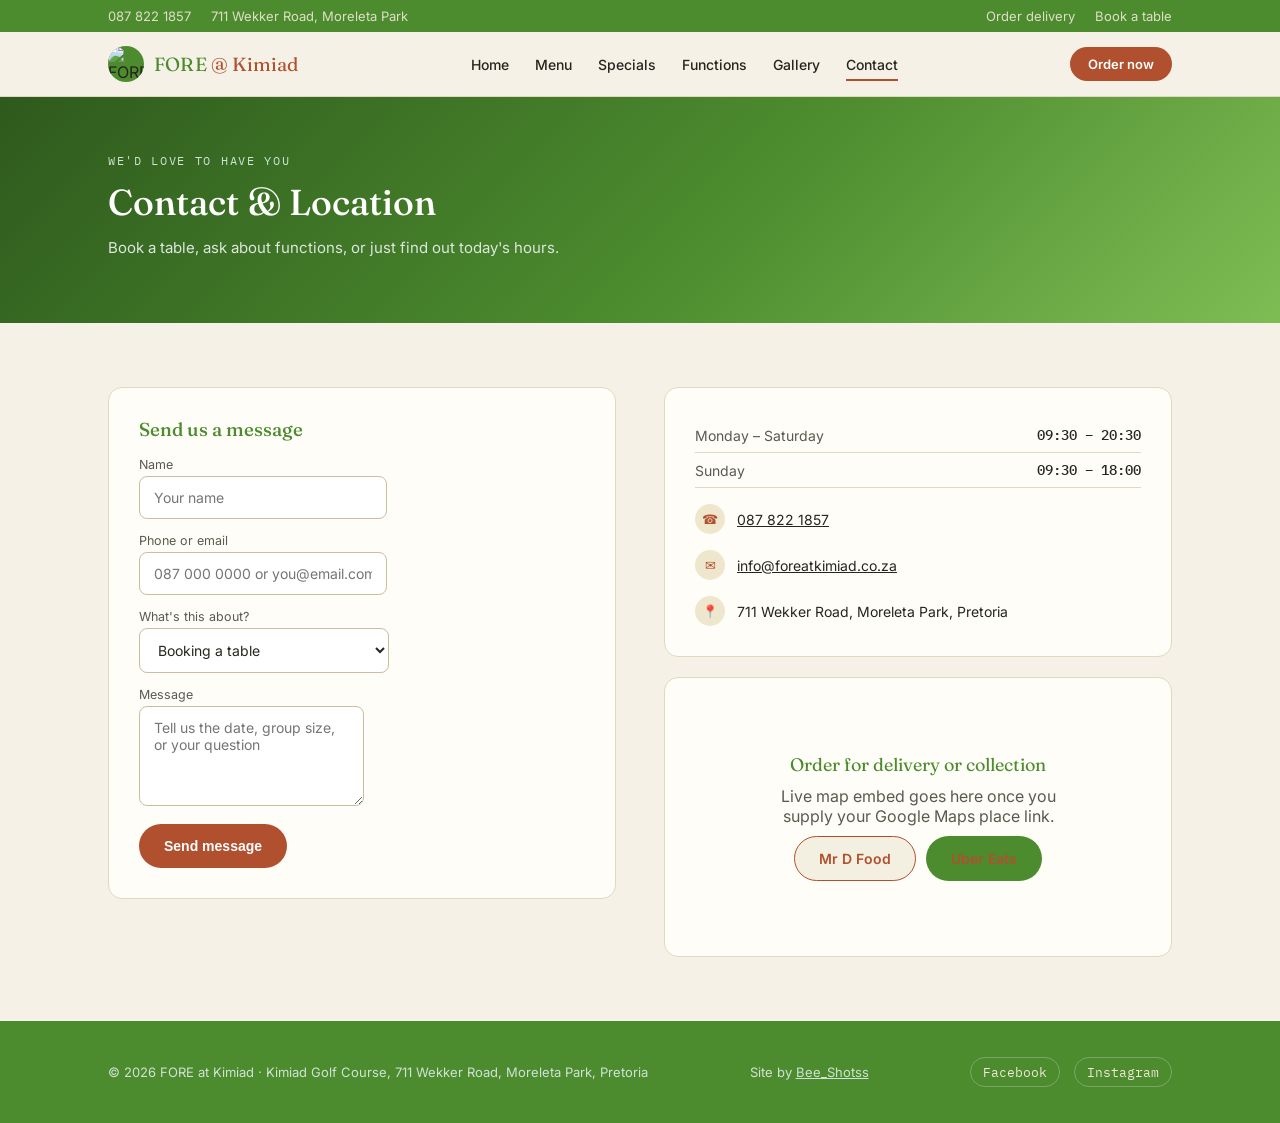
==== contact.html @ 16adecd0 "Initial commit" ====
<!DOCTYPE html>
<html lang="en">
<head>
<meta charset="UTF-8">
<meta name="viewport" content="width=device-width, initial-scale=1.0">
<title>Contact — FORE at Kimiad</title>
<meta name="description" content="Get in touch with FORE at Kimiad, Moreleta Park — hours, phone, email, and directions.">
<link rel="preconnect" href="https://fonts.googleapis.com">
<link rel="preconnect" href="https://fonts.gstatic.com" crossorigin>
<link href="https://fonts.googleapis.com/css2?family=Fraunces:ital,opsz,wght@0,9..144,400;0,9..144,500;0,9..144,600;1,9..144,500&family=Inter:wght@400;500;600&family=IBM+Plex+Mono:wght@400;500&display=swap" rel="stylesheet">
<link rel="stylesheet" href="style.css">
</head>
<body>

<div class="topbar">
  <div class="wrap">
    <div class="topbar-links">
      <a href="tel:0878221857">087 822 1857</a>
      <a href="https://www.google.com/maps/place/711+Wekker+Road,+Moreleta+Park">711 Wekker Road, Moreleta Park</a>
    </div>
    <div class="topbar-links">
      <a href="contact.html#order">Order delivery</a>
      <a href="contact.html">Book a table</a>
    </div>
  </div>
</div>

<nav>
  <div class="wrap">
    <a class="brand" href="index.html">
      <img class="brand-mark" src="images/logo.png" alt="FORE at Kimiad logo">
      <span class="brand-name">FORE <span>@ Kimiad</span></span>
    </a>
    <ul class="navlinks">
      <li><a href="index.html">Home</a></li>
<li><a href="menu.html">Menu</a></li>
<li><a href="specials.html">Specials</a></li>
<li><a href="functions.html">Functions</a></li>
<li><a href="gallery.html">Gallery</a></li>
<li><a href="contact.html" class="active">Contact</a></li>

    </ul>
    <a class="nav-cta" href="contact.html#order">Order now</a>
  </div>
</nav>

<div class="page-header">
  <div class="wrap">
    <div class="eyebrow">We'd love to have you</div>
    <h1>Contact &amp; Location</h1>
    <p>Book a table, ask about functions, or just find out today's hours.</p>
  </div>
</div>

<section class="info">
  <div class="wrap">
    <div>
      <div class="info-card">
        <h3 style="margin-bottom:16px;">Send us a message</h3>
        <form class="contact-form" onsubmit="event.preventDefault(); alert('This is a design demo — hook this form up to your email or a form service like Formspree to go live.');">
          <div>
            <label for="name">Name</label>
            <input id="name" type="text" placeholder="Your name" required>
          </div>
          <div>
            <label for="phone">Phone or email</label>
            <input id="phone" type="text" placeholder="087 000 0000 or you@email.com" required>
          </div>
          <div>
            <label for="reason">What's this about?</label>
            <select id="reason">
              <option>Booking a table</option>
              <option>Function / event enquiry</option>
              <option>Weekly specials by WhatsApp</option>
              <option>General question</option>
            </select>
          </div>
          <div>
            <label for="message">Message</label>
            <textarea id="message" placeholder="Tell us the date, group size, or your question"></textarea>
          </div>
          <button class="btn btn-rust" type="submit" style="align-self:flex-start;">Send message</button>
        </form>
      </div>
    </div>
    <div>
      <div class="info-card" style="margin-bottom:20px;">
        <table class="hours">
          <tr><td>Monday &ndash; Saturday</td><td>09:30 &ndash; 20:30</td></tr>
          <tr><td>Sunday</td><td>09:30 &ndash; 18:00</td></tr>
        </table>
        <div class="contact-row"><div class="contact-ico">&#9742;</div><a href="tel:0878221857">087 822 1857</a></div>
        <div class="contact-row"><div class="contact-ico">&#9993;</div><a href="mailto:info@foreatkimiad.co.za">info@foreatkimiad.co.za</a></div>
        <div class="contact-row"><div class="contact-ico">&#128205;</div><span>711 Wekker Road, Moreleta Park, Pretoria</span></div>
      </div>
      <div class="map-block" id="order">
        <div style="font-family:'Fraunces',serif;font-size:18px;color:var(--green);">Order for delivery or collection</div>
        <p style="margin:0;max-width:280px;">Live map embed goes here once you supply your Google Maps place link.</p>
        <div style="display:flex;gap:10px;">
          <a href="https://www.mrdfood.com/" class="btn btn-mrd">Mr D Food</a>
          <a href="https://www.ubereats.com/za" class="btn btn-green">Uber Eats</a>
        </div>
      </div>
    </div>
  </div>
</section>

<footer>
  <div class="wrap">
    <div>&copy; <span id="year"></span> FORE at Kimiad &middot; Kimiad Golf Course, 711 Wekker Road, Moreleta Park, Pretoria</div>
    <div>Site by <a href="https://baloyi.netlify.app/" target="_blank" rel="noopener noreferrer" style="color:var(--white);">Bee_Shotss</a></div>
    <div class="foot-social">
      <a href="http://facebook.com/ForeKimiad">Facebook</a>
      <a href="http://www.instagram.com/fore_at_kimiad/">Instagram</a>
    </div>
  </div>
</footer>
<script>
  document.getElementById("year").textContent = new Date().getFullYear();
</script>
</body>
</html>
---- style.css ----
:root{
  --bg:#F5F1E6;
  --card:#FFFDF7;
  --green:#4C8B2E;
  --green-light:#7EBD54;
  --green-deep:#2E5A1D;
  --rust:#B1502E;
  --gold:#B4842A;
  --ink:#26251E;
  --ink-soft:#5B5A4F;
  --border:#E1D8C0;
  --border-strong:#CBBE9E;
  --radius:14px;
}
*{box-sizing:border-box;}
html{scroll-behavior:smooth;}
body{
  margin:0;
  background:var(--bg);
  color:var(--ink);
  font-family:'Inter',sans-serif;
  -webkit-font-smoothing:antialiased;
}
img{max-width:100%;display:block;}
a{color:inherit;}
.wrap{max-width:1120px;margin:0 auto;padding:0 28px;}
h1,h2,h3{font-family:'Fraunces',serif;font-weight:500;margin:0;color:var(--green);}

/* ---------- Top bar ---------- */
.topbar{background:var(--green);color:#EFE9D8;font-size:13px;}
.topbar .wrap{display:flex;justify-content:space-between;align-items:center;padding-top:8px;padding-bottom:8px;flex-wrap:wrap;gap:6px;}
.topbar a{text-decoration:none;opacity:.9;}
.topbar a:hover{opacity:1;text-decoration:underline;}
.topbar-links{display:flex;gap:20px;flex-wrap:wrap;}

/* ---------- Nav ---------- */
nav{
  position:sticky;top:0;z-index:40;
  background:rgba(245,241,230,0.94);
  backdrop-filter:blur(6px);
  border-bottom:1px solid var(--border);
}
nav .wrap{display:flex;align-items:center;justify-content:space-between;padding-top:14px;padding-bottom:14px;}
.brand{display:flex;align-items:center;gap:10px;text-decoration:none;}
.brand-mark{width:36px;height:36px;border-radius:50%;object-fit:cover;flex-shrink:0;background:var(--green);}
.brand-name{font-family:'Fraunces',serif;font-size:19px;color:var(--green);letter-spacing:.2px;}
.brand-name span{color:var(--rust);}
.navlinks{display:flex;gap:26px;list-style:none;margin:0;padding:0;font-size:14px;font-weight:500;}
.navlinks a{text-decoration:none;color:var(--ink);padding:6px 0;border-bottom:2px solid transparent;}
.navlinks a:hover,.navlinks a.active{border-bottom-color:var(--rust);}
.nav-cta{background:var(--rust);color:#fff;padding:9px 18px;border-radius:30px;font-size:13px;font-weight:600;text-decoration:none;white-space:nowrap;}

/* ---------- Page header (non-hero pages) ---------- */
.page-header{background:linear-gradient(135deg,var(--green-deep) 0%, var(--green) 55%, var(--green-light) 100%);color:#F3EFE1;padding:56px 0 48px;}
.page-header .eyebrow{font-family:'IBM Plex Mono',monospace;font-size:12px;letter-spacing:.14em;text-transform:uppercase;color:#CFE3D5;margin-bottom:12px;}
.page-header h1{color:#fff;font-size:36px;}
.page-header p{color:#DCE7DD;max-width:560px;margin-top:12px;font-size:15px;line-height:1.6;}

/* ---------- Hero (home) ---------- */
.hero{position:relative;overflow:hidden;background:linear-gradient(135deg,var(--green-deep) 0%, var(--green) 55%, var(--green-light) 100%);color:#F3EFE1;}
.hero .wrap{position:relative;z-index:2;padding-top:84px;padding-bottom:76px;display:grid;grid-template-columns:1.2fr .8fr;gap:48px;align-items:center;}
.hero-flag{position:absolute;opacity:.10;right:-60px;top:-40px;width:420px;height:420px;border:2px solid #fff;border-radius:50%;}
.hero-flag.two{right:120px;top:200px;width:220px;height:220px;}
.eyebrow{font-family:'IBM Plex Mono',monospace;font-size:12px;letter-spacing:.14em;text-transform:uppercase;color:#CFE3D5;margin-bottom:16px;}
.hero h1{color:#fff;font-size:44px;line-height:1.12;max-width:520px;}
.hero h1 em{font-style:italic;color:#E7B978;}
.hero p{margin-top:18px;font-size:16px;line-height:1.65;max-width:460px;color:#DCE7DD;}
.hero-ctas{display:flex;gap:14px;margin-top:30px;flex-wrap:wrap;}
.btn{display:inline-flex;align-items:center;gap:8px;padding:13px 24px;border-radius:30px;font-weight:600;font-size:14px;text-decoration:none;border:1.5px solid transparent;transition:transform .15s ease;cursor:pointer;}
.btn:hover{transform:translateY(-1px);}
.btn-primary{background:#E7B978;color:var(--green);}
.btn-ghost{border-color:rgba(255,255,255,.5);color:#fff;}
.btn-rust{background:var(--rust);color:#fff;}
.btn-green{background:var(--green);color:#fff;}
.btn-mrd{background:#F3EFE1;color:var(--green);border:1.5px solid var(--rust);}
.hero-card{background:rgba(255,255,255,.08);border:1px solid rgba(255,255,255,.22);border-radius:var(--radius);padding:26px;font-size:14px;}
.hero-card h3{color:#fff;font-size:16px;margin-bottom:14px;}
.hero-card ul{list-style:none;margin:0;padding:0;display:flex;flex-direction:column;gap:11px;}
.hero-card li{display:flex;justify-content:space-between;gap:12px;color:#DCE7DD;border-bottom:1px dashed rgba(255,255,255,.2);padding-bottom:11px;}
.hero-card li:last-child{border-bottom:none;padding-bottom:0;}
.hero-card li b{color:#fff;font-weight:500;}

/* ---------- Strip ---------- */
.strip{background:var(--card);border-bottom:1px solid var(--border);}
.strip .wrap{display:grid;grid-template-columns:repeat(3,1fr);gap:28px;padding-top:34px;padding-bottom:34px;}
.strip-item{display:flex;gap:14px;align-items:flex-start;}
.strip-ico{width:40px;height:40px;border-radius:50%;background:#EFE6CE;color:var(--rust);display:flex;align-items:center;justify-content:center;font-size:18px;flex-shrink:0;font-family:'Fraunces',serif;}
.strip-item h4{margin:0 0 4px;font-size:15px;font-weight:600;color:var(--green);font-family:'Inter',sans-serif;}
.strip-item p{margin:0;font-size:13.5px;color:var(--ink-soft);line-height:1.5;}

/* ---------- Menu section ---------- */
.menu-section{padding:56px 0 90px;}
.menu-head{text-align:center;max-width:600px;margin:0 auto 10px;}
.menu-head .eyebrow{color:var(--rust);text-align:center;justify-content:center;}
.menu-head h2{font-size:30px;margin-top:8px;}
.menu-head p{color:var(--ink-soft);margin-top:12px;font-size:15px;line-height:1.6;}

.tab-bar-outer{position:sticky;top:64px;z-index:30;background:var(--bg);padding:26px 0 18px;border-bottom:1px solid var(--border);}
.tab-bar{display:flex;gap:8px;overflow-x:auto;padding-bottom:4px;scrollbar-width:none;}
.tab-bar::-webkit-scrollbar{display:none;}
.tab-btn{
  flex:0 0 auto;
  font-family:'IBM Plex Mono',monospace;
  font-size:12.5px;
  background:var(--card);
  border:1px solid var(--border-strong);
  color:var(--ink-soft);
  padding:9px 16px;
  border-radius:30px;
  cursor:pointer;
  white-space:nowrap;
  transition:all .15s ease;
}
.tab-btn .n{color:var(--rust);margin-right:6px;}
.tab-btn:hover{border-color:var(--rust);color:var(--ink);}
.tab-btn.active{background:var(--green);border-color:var(--green);color:#F3EFE1;}
.tab-btn.active .n{color:#E7B978;}

.panel{display:none;}
.panel.active{display:block;animation:fade .25s ease;}
@keyframes fade{from{opacity:0;transform:translateY(4px);}to{opacity:1;transform:translateY(0);}}

.panel-intro{margin-bottom:22px;}
.panel-intro h3{font-size:22px;}
.panel-intro p{font-size:13.5px;color:var(--ink-soft);font-family:'Inter',sans-serif;margin-top:6px;max-width:640px;line-height:1.55;}

.sub-head{font-family:'Fraunces',serif;font-size:16px;color:var(--green);margin:30px 0 12px;}
.sub-head:first-child{margin-top:0;}

.card-grid{display:grid;grid-template-columns:1fr 1fr;gap:14px;}
.dish{
  background:var(--card);
  border:1px solid var(--border);
  border-radius:var(--radius);
  padding:18px 20px;
}
.dish-top{display:flex;justify-content:space-between;align-items:baseline;gap:12px;}
.dish-name{font-family:'Fraunces',serif;font-size:16px;color:var(--green);font-weight:500;}
.dish-leader{flex:1;border-bottom:1.5px dotted var(--border-strong);margin:0 4px;transform:translateY(-4px);}
.dish-price{font-family:'IBM Plex Mono',monospace;font-size:14px;color:var(--gold);font-weight:500;white-space:nowrap;}
.dish-desc{margin:7px 0 0;font-size:13px;color:var(--ink-soft);line-height:1.5;}
.dish-tags{margin-top:9px;display:flex;gap:6px;flex-wrap:wrap;}
.tag{font-size:10px;font-family:'IBM Plex Mono',monospace;letter-spacing:.03em;text-transform:uppercase;padding:3px 8px;border-radius:20px;background:#EFE6CE;color:var(--rust);}
.tag.new{background:#E7B978;color:#5C3A0E;}

/* simple list rows (drinks) */
.line-list{display:grid;grid-template-columns:1fr 1fr;gap:0 40px;}
.line-row{display:flex;justify-content:space-between;align-items:baseline;gap:10px;padding:9px 0;border-bottom:1px solid var(--border);font-size:13.5px;}
.line-row span:first-child{color:var(--ink);}
.line-row span:last-child{font-family:'IBM Plex Mono',monospace;color:var(--gold);white-space:nowrap;}

.note{margin-top:26px;font-size:12.5px;color:var(--ink-soft);border-left:2px solid var(--rust);padding-left:12px;}

/* ---------- Specials ---------- */
.specials{background:var(--green);color:#F3EFE1;padding:60px 0;}
.specials .wrap{display:flex;flex-direction:column;align-items:center;gap:22px;}
.special-card{border:1px solid rgba(255,255,255,.2);border-radius:var(--radius);padding:22px;}
.special-card .day{font-family:'IBM Plex Mono',monospace;font-size:12px;color:#E7B978;text-transform:uppercase;letter-spacing:.08em;}
.special-card h4{color:#fff;font-family:'Fraunces',serif;font-weight:500;font-size:18px;margin:10px 0 8px;}
.special-card p{margin:0;font-size:13.5px;color:#D9E4DA;line-height:1.55;}
.specials-head{display:flex;flex-direction:column;align-items:center;text-align:center;margin-bottom:30px;gap:14px;}
.specials-head h2{color:#fff;font-size:28px;}
.specials-head p{color:#CFE3D5;margin:0;font-size:13.5px;}

/* ---------- Functions ---------- */
.func-section{padding:64px 0;}
.func-grid{display:grid;grid-template-columns:repeat(3,1fr);gap:18px;margin-top:30px;}
.func-card{background:var(--card);border:1px solid var(--border);border-radius:var(--radius);padding:22px;}
.func-card .pill{display:inline-block;font-family:'IBM Plex Mono',monospace;font-size:11px;text-transform:uppercase;letter-spacing:.04em;background:#E4EBDD;color:#4C6B3B;padding:4px 10px;border-radius:20px;margin-bottom:12px;}
.func-card h4{font-size:17px;margin-bottom:6px;}
.func-card .price{font-family:'IBM Plex Mono',monospace;color:var(--gold);font-size:14px;margin-bottom:10px;}
.func-card p{font-size:13.5px;color:var(--ink-soft);line-height:1.55;margin:0;}
.func-banner{background:var(--green);color:#F3EFE1;border-radius:var(--radius);padding:30px;margin-top:38px;display:flex;justify-content:space-between;align-items:center;gap:20px;flex-wrap:wrap;}
.func-banner h3{color:#fff;font-size:20px;}
.func-banner p{margin:6px 0 0;color:#CFE3D5;font-size:13.5px;max-width:480px;}

/* ---------- Gallery ---------- */
.gallery-grid{display:grid;grid-template-columns:repeat(3,1fr);gap:14px;margin-top:34px;}
.gallery-tile{aspect-ratio:1/1;border-radius:var(--radius);background:var(--card);border:1px solid var(--border-strong);position:relative;overflow:hidden;color:#fff;font-size:12.5px;text-align:center;}
.gallery-tile img{width:100%;height:100%;display:block;object-fit:cover;}
.gallery-caption{position:absolute;right:0;bottom:0;left:0;padding:12px 10px 10px;background:linear-gradient(transparent,rgba(0,0,0,.78));font-weight:500;}

/* ---------- Info / location ---------- */
.info{padding:64px 0;}
.info .wrap{display:grid;grid-template-columns:1fr 1fr;gap:48px;align-items:start;}
.info h2{font-size:30px;margin-bottom:16px;}
.info p.lead{color:var(--ink-soft);font-size:15px;line-height:1.65;margin-bottom:26px;}
.hours{width:100%;border-collapse:collapse;font-size:14px;}
.hours td{padding:8px 0;border-bottom:1px solid var(--border);}
.hours td:first-child{color:var(--ink-soft);}
.hours td:last-child{text-align:right;font-family:'IBM Plex Mono',monospace;font-weight:500;}
.info-card{background:var(--card);border:1px solid var(--border);border-radius:var(--radius);padding:30px;}
.map-block{background:var(--card);border:1px solid var(--border);border-radius:var(--radius);min-height:280px;display:flex;align-items:center;justify-content:center;flex-direction:column;gap:10px;color:var(--ink-soft);text-align:center;padding:20px;}
.map-block a{color:var(--rust);font-weight:600;text-decoration:none;}
.contact-row{display:flex;gap:12px;align-items:center;margin-top:16px;font-size:14px;}
.contact-ico{width:30px;height:30px;border-radius:50%;background:#EFE6CE;color:var(--rust);display:flex;align-items:center;justify-content:center;font-size:13px;flex-shrink:0;}

form.contact-form{display:flex;flex-direction:column;gap:14px;}
form.contact-form input,form.contact-form textarea,form.contact-form select{
  font-family:'Inter',sans-serif;
  font-size:14px;
  padding:12px 14px;
  border:1px solid var(--border-strong);
  border-radius:8px;
  background:#fff;
  color:var(--ink);
}
form.contact-form label{font-size:12.5px;color:var(--ink-soft);margin-bottom:4px;display:block;}
form.contact-form textarea{resize:vertical;min-height:100px;}

/* ---------- Footer ---------- */
footer{background:var(--green);color:#CFE3D5;padding:36px 0;}
footer .wrap{display:flex;justify-content:space-between;align-items:center;flex-wrap:wrap;gap:14px;font-size:13px;}
.foot-social{display:flex;gap:14px;}
.foot-social a{color:#EFE9D8;text-decoration:none;font-family:'IBM Plex Mono',monospace;font-size:12.5px;border:1px solid rgba(255,255,255,.25);padding:6px 12px;border-radius:20px;}

@media (max-width: 860px){
  .navlinks{display:none;}
  .hero .wrap{grid-template-columns:1fr;padding-top:52px;padding-bottom:52px;}
  .hero h1{font-size:32px;}
  .strip .wrap{grid-template-columns:1fr;gap:20px;}
  .card-grid,.line-list{grid-template-columns:1fr;}
  .info .wrap{grid-template-columns:1fr;}
  .func-grid{grid-template-columns:1fr;}
  .gallery-grid{grid-template-columns:repeat(2,1fr);}
  .tab-bar-outer{top:0;}
}
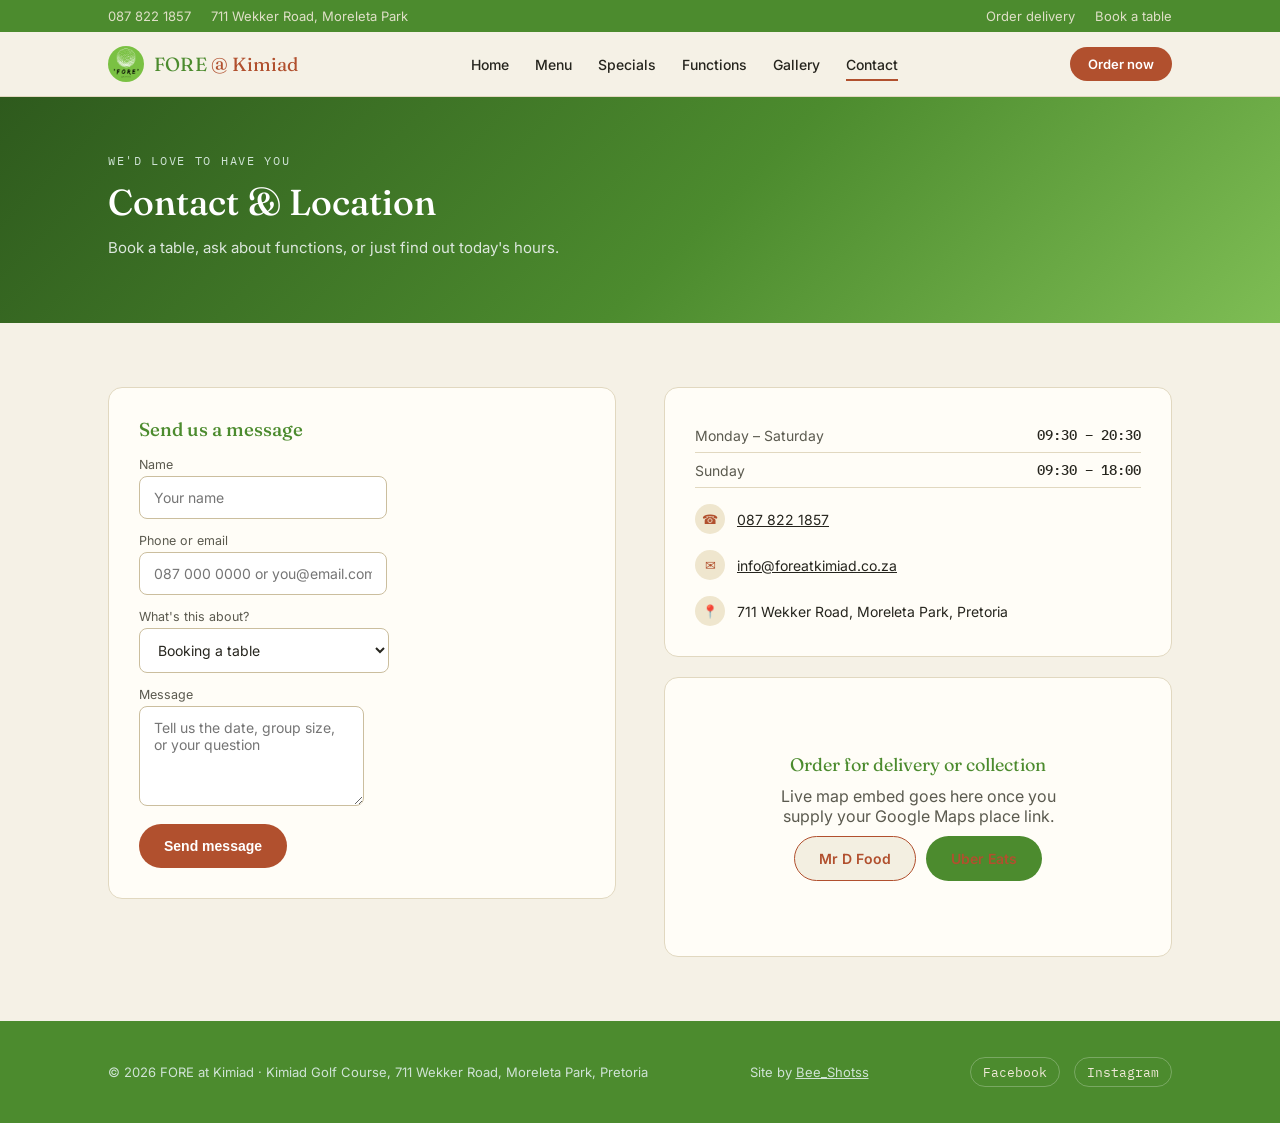
==== commit e4c3617d: "Update" ====
--- a/contact.html
+++ b/contact.html
@@ -28,7 +28,7 @@
 <nav>
   <div class="wrap">
     <a class="brand" href="index.html">
-      <img class="brand-mark" src="images/logo.png" alt="FORE at Kimiad logo">
+      <img class="brand-mark" src="images/Logo.png" alt="FORE at Kimiad logo">
       <span class="brand-name">FORE <span>@ Kimiad</span></span>
     </a>
     <ul class="navlinks">
--- a/style.css
+++ b/style.css
@@ -215,7 +215,18 @@
 .foot-social a{color:#EFE9D8;text-decoration:none;font-family:'IBM Plex Mono',monospace;font-size:12.5px;border:1px solid rgba(255,255,255,.25);padding:6px 12px;border-radius:20px;}
 
 @media (max-width: 860px){
-  .navlinks{display:none;}
+  nav .wrap{flex-wrap:wrap;}
+  .navlinks{
+    display:grid;
+    grid-template-columns:repeat(2,minmax(0,1fr));
+    width:100%;
+    order:3;
+    gap:0 18px;
+    margin-top:12px;
+    padding-top:10px;
+    border-top:1px solid var(--border);
+  }
+  .navlinks a{display:block;padding:8px 0;}
   .hero .wrap{grid-template-columns:1fr;padding-top:52px;padding-bottom:52px;}
   .hero h1{font-size:32px;}
   .strip .wrap{grid-template-columns:1fr;gap:20px;}
